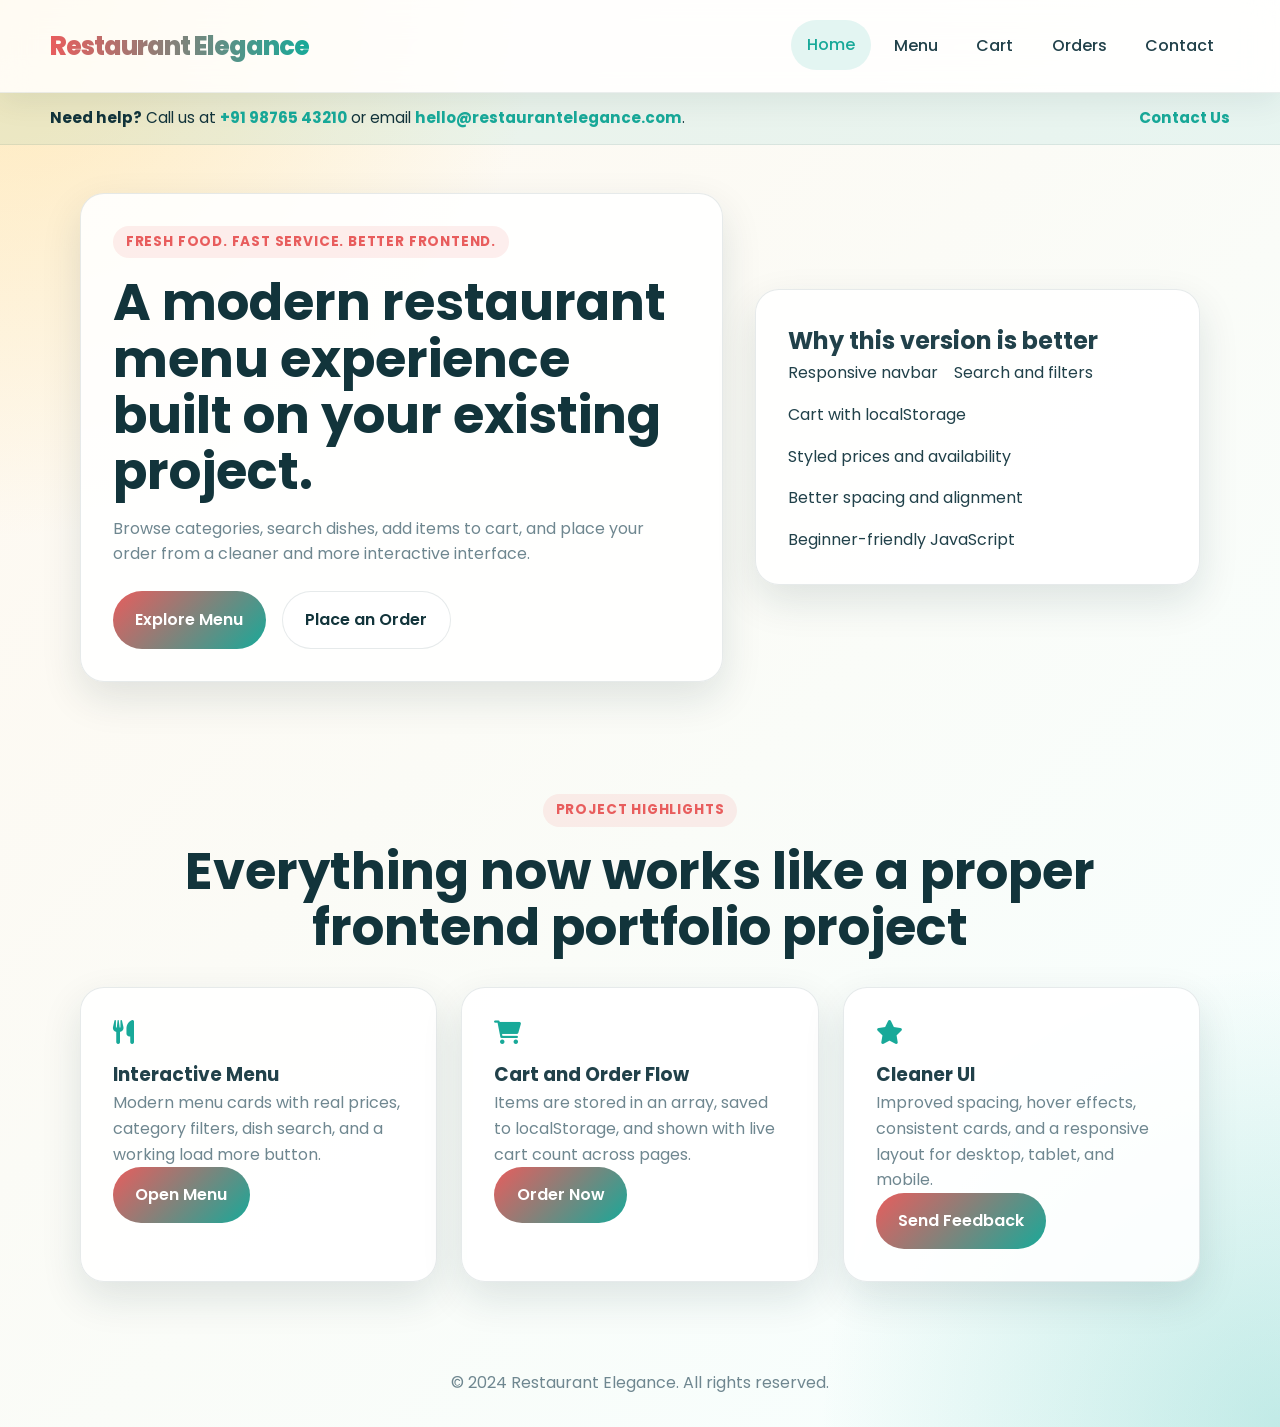
==== FRONTEND/html/index.html @ 5203246b "new formate" ====
<!DOCTYPE html>
<html lang="en">
<head>
    <meta charset="UTF-8">
    <meta name="viewport" content="width=device-width, initial-scale=1.0">
    <title>Restaurant Elegance - Home</title>
    <link rel="stylesheet" href="../css/style.css">
    <link rel="stylesheet" href="https://cdnjs.cloudflare.com/ajax/libs/font-awesome/6.0.0/css/all.min.css">
</head>
<body>
    <header class="site-header">
        <nav class="navbar">
            <div class="nav-container">
                <a href="index.html" class="logo-link">
                    <span class="logo">Restaurant Elegance</span>
                </a>
                <button class="hamburger" aria-label="Toggle navigation">
                    <span></span>
                    <span></span>
                    <span></span>
                </button>
                <div class="nav-panel">
                    <ul class="nav-links">
                        <li><a href="index.html" class="active">Home</a></li>
                        <li><a href="menu.html">Menu</a></li>
                        <li><a href="cart.html">Cart</a></li>
                        <li><a href="orders.html">Orders</a></li>
                        <li><a href="feedback.html">Contact</a></li>
                    </ul>
                    
                </div>
            </div>
        </nav>
    </header>

    <div class="contact-bar">
        <div class="container contact-bar-content">
            <span><strong>Need help?</strong> Call us at <a href="tel:+919876543210">+91 98765 43210</a> or email <a href="mailto:hello@restaurantelegance.com">hello@restaurantelegance.com</a>.</span>
            <a href="feedback.html" class="contact-bar-link">Contact Us</a>
        </div>
    </div>

    <main>
        <section id="home" class="hero">
            <div class="container hero-layout">
                <div class="hero-copy">
                    <p class="eyebrow">Fresh food. Fast service. Better frontend.</p>
                    <h1 class="hero-heading">A modern restaurant menu experience built on your existing project.</h1>
                    <p class="hero-tagline">
                        Browse categories, search dishes, add items to cart, and place your order from a cleaner and more interactive interface.
                    </p>
                    <div class="hero-buttons">
                        <a href="menu.html" class="hero-btn primary-btn">Explore Menu</a>
                        <a href="cart.html" class="hero-btn secondary-btn">Place an Order</a>
                    </div>
                </div>

                <div class="hero-card">
                    <h2>Why this version is better</h2>
                    <div class="hero-points">
                        <div class="info-pill">Responsive navbar</div>
                        <div class="info-pill">Search and filters</div>
                        <div class="info-pill">Cart with localStorage</div>
                        <div class="info-pill">Styled prices and availability</div>
                        <div class="info-pill">Better spacing and alignment</div>
                        <div class="info-pill">Beginner-friendly JavaScript</div>
                    </div>
                </div>
            </div>
        </section>

        <section class="features">
            <div class="container">
                <div class="section-heading">
                    <p class="eyebrow">Project Highlights</p>
                    <h2>Everything now works like a proper frontend portfolio project</h2>
                </div>

                <div class="feature-grid">
                    <article class="feature-card">
                        <i class="fas fa-utensils feature-icon"></i>
                        <h3>Interactive Menu</h3>
                        <p>Modern menu cards with real prices, category filters, dish search, and a working load more button.</p>
                        <a href="menu.html" class="feature-link">Open Menu</a>
                    </article>

                    <article class="feature-card">
                        <i class="fas fa-shopping-cart feature-icon"></i>
                        <h3>Cart and Order Flow</h3>
                        <p>Items are stored in an array, saved to localStorage, and shown with live cart count across pages.</p>
                        <a href="cart.html" class="feature-link">Order Now</a>
                    </article>

                    <article class="feature-card">
                        <i class="fas fa-star feature-icon"></i>
                        <h3>Cleaner UI</h3>
                        <p>Improved spacing, hover effects, consistent cards, and a responsive layout for desktop, tablet, and mobile.</p>
                        <a href="feedback.html" class="feature-link">Send Feedback</a>
                    </article>
                </div>
            </div>
        </section>
    </main>

    <footer>
        <div class="container">
            <p>&copy; 2024 Restaurant Elegance. All rights reserved.</p>
        </div>
    </footer>

    <div id="toast" class="toast" role="status" aria-live="polite"></div>

    <script src="../js/script.js"></script>
</body>
</html>
---- FRONTEND/css/style.css ----
@import url('https://fonts.googleapis.com/css2?family=Poppins:wght@300;400;500;600;700;800&display=swap');

/* Shared design variables keep the project easy to update */
:root {
    --primary-color: #e85d5d;
    --secondary-color: #18a999;
    --accent-color: #ffd166;
    --dark-color: #12343b;
    --light-color: #f8fbfb;
    --text-color: #21414a;
    --muted-color: #6f8790;
    --card-bg: rgba(255, 255, 255, 0.88);
    --border-color: rgba(18, 52, 59, 0.1);
    --shadow-soft: 0 16px 40px rgba(18, 52, 59, 0.12);
    --shadow-hover: 0 22px 48px rgba(18, 52, 59, 0.18);
    --radius-lg: 24px;
    --radius-md: 16px;
}

* {
    box-sizing: border-box;
    margin: 0;
    padding: 0;
}

html {
    scroll-behavior: smooth;
}

body {
    font-family: 'Poppins', sans-serif;
    color: var(--text-color);
    background:
        radial-gradient(circle at top left, rgba(255, 209, 102, 0.4), transparent 28%),
        radial-gradient(circle at bottom right, rgba(24, 169, 153, 0.24), transparent 24%),
        linear-gradient(135deg, #fff8ef 0%, #f6ffff 100%);
    min-height: 100vh;
    line-height: 1.6;
    padding-top: 92px;
}

img {
    max-width: 100%;
    display: block;
}

a {
    color: inherit;
    text-decoration: none;
}

button,
input,
textarea {
    font: inherit;
}

.container {
    width: min(1120px, calc(100% - 2rem));
    margin: 0 auto;
}

.site-header {
    position: fixed;
    inset: 0 0 auto 0;
    z-index: 1000;
}

.navbar {
    background: rgba(255, 255, 255, 0.82);
    backdrop-filter: blur(16px);
    border-bottom: 1px solid rgba(18, 52, 59, 0.08);
    box-shadow: 0 8px 30px rgba(18, 52, 59, 0.08);
}

.nav-container {
    width: min(1180px, calc(100% - 2rem));
    margin: 0 auto;
    min-height: 92px;
    display: flex;
    align-items: center;
    justify-content: space-between;
    gap: 1rem;
}

.logo {
    font-size: 1.6rem;
    font-weight: 800;
    letter-spacing: -0.04em;
    background: linear-gradient(90deg, var(--primary-color), var(--secondary-color));
    -webkit-background-clip: text;
    -webkit-text-fill-color: transparent;
    background-clip: text;
}

.nav-panel {
    display: flex;
    align-items: center;
    gap: 1rem;
}

.contact-bar {
    background: rgba(24, 169, 153, 0.08);
    border-bottom: 1px solid rgba(18, 52, 59, 0.08);
}

.contact-bar-content {
    width: min(1180px, calc(100% - 2rem));
    margin: 0 auto;
    display: flex;
    flex-wrap: wrap;
    align-items: center;
    justify-content: space-between;
    gap: 1rem;
    padding: 0.85rem 0;
    color: var(--dark-color);
    font-size: 0.95rem;
}

.contact-bar-content a {
    color: var(--secondary-color);
    font-weight: 700;
}

.nav-links {
    list-style: none;
    display: flex;
    align-items: center;
    gap: 0.4rem;
}

.nav-links a {
    display: inline-flex;
    align-items: center;
    justify-content: center;
    padding: 0.75rem 1rem;
    border-radius: 999px;
    color: var(--text-color);
    font-weight: 500;
    transition: background-color 0.25s ease, color 0.25s ease, transform 0.25s ease;
}

.nav-links a:hover,
.nav-links a.active {
    background: rgba(24, 169, 153, 0.12);
    color: var(--secondary-color);
    transform: translateY(-1px);
}

.cart-btn {
    border: none;
    background: linear-gradient(135deg, var(--primary-color), var(--secondary-color));
    color: #fff;
    padding: 0.8rem 1rem;
    border-radius: 999px;
    cursor: pointer;
    font-weight: 600;
    transition: transform 0.25s ease, box-shadow 0.25s ease;
    box-shadow: 0 10px 24px rgba(24, 169, 153, 0.18);
}

.cart-btn:hover {
    transform: translateY(-2px);
    box-shadow: 0 16px 26px rgba(24, 169, 153, 0.26);
}

.cart-count {
    display: inline-flex;
    align-items: center;
    justify-content: center;
    min-width: 28px;
    min-height: 28px;
    margin-left: 0.5rem;
    padding: 0 0.45rem;
    border-radius: 999px;
    background: rgba(255, 255, 255, 0.22);
}

.hamburger {
    display: none;
    border: none;
    background: transparent;
    cursor: pointer;
    padding: 0.4rem;
}

.hamburger span {
    display: block;
    width: 26px;
    height: 3px;
    margin: 5px 0;
    border-radius: 999px;
    background: var(--dark-color);
    transition: transform 0.25s ease, opacity 0.25s ease;
}

.hamburger.active span:nth-child(1) {
    transform: translateY(8px) rotate(45deg);
}

.hamburger.active span:nth-child(2) {
    opacity: 0;
}

.hamburger.active span:nth-child(3) {
    transform: translateY(-8px) rotate(-45deg);
}

main section {
    padding: 3rem 0 4rem;
}

.hero-layout {
    display: grid;
    grid-template-columns: 1.3fr 0.9fr;
    gap: 2rem;
    align-items: center;
}

.hero-copy,
.hero-card,
.card-panel,
.feature-card,
.dish-card,
.order-summary {
    background: var(--card-bg);
    border: 1px solid var(--border-color);
    border-radius: var(--radius-lg);
    box-shadow: var(--shadow-soft);
}

.hero-copy,
.hero-card,
.feature-card,
.card-panel {
    padding: 2rem;
}

.eyebrow {
    display: inline-block;
    margin-bottom: 1rem;
    padding: 0.35rem 0.8rem;
    border-radius: 999px;
    background: rgba(232, 93, 93, 0.1);
    color: var(--primary-color);
    font-size: 0.85rem;
    font-weight: 700;
    letter-spacing: 0.06em;
    text-transform: uppercase;
}

.hero-heading,
.section-heading h1,
.section-heading h2 {
    color: var(--dark-color);
    font-size: clamp(2rem, 4vw, 3.6rem);
    line-height: 1.1;
    margin-bottom: 1rem;
}

.hero-tagline,
.feature-card p,
.dish-info p,
.card-panel p {
    color: var(--muted-color);
}

.hero-buttons,
.hero-points {
    display: flex;
    flex-wrap: wrap;
    gap: 1rem;
}

.hero-buttons {
    margin-top: 1.5rem;
}

.hero-btn,
.feature-link,
.submit-btn,
.load-more-btn,
.add-to-cart-btn,
.category-btn,
.search-container button {
    border: none;
    cursor: pointer;
    transition: transform 0.25s ease, box-shadow 0.25s ease, background-color 0.25s ease;
}

.hero-btn,
.feature-link,
.submit-btn,
.load-more-btn {
    display: inline-flex;
    align-items: center;
    justify-content: center;
    padding: 0.95rem 1.4rem;
    border-radius: 999px;
    font-weight: 600;
}

.primary-btn,
.feature-link,
.submit-btn,
.load-more-btn,
.search-container button,
.add-to-cart-btn {
    background: linear-gradient(135deg, var(--primary-color), var(--secondary-color));
    color: #fff;
}

.secondary-btn {
    background: #fff;
    color: var(--dark-color);
    border: 1px solid var(--border-color);
}

.hero-btn:hover,
.feature-link:hover,
.submit-btn:hover,
.load-more-btn:hover,
.add-to-cart-btn:hover,
.search-container button:hover,
.category-btn:hover {
    transform: translateY(-2px);
    box-shadow: 0 14px 28px rgba(24, 169, 153, 0.2);
}

.form-note {
    font-size: 0.9rem;
    color: var(--dark-color);
    margin-bottom: 1rem;
    font-style: italic;
}

.payment-buttons {
    display: flex;
    gap: 1rem;
    margin-top: 1.5rem;
    justify-content: center;
}

.payment-btn {
    flex: 1;
    padding: 1rem 1.5rem;
    border: none;
    border-radius: 8px;
    font-weight: 600;
    cursor: pointer;
    transition: all 0.25s ease;
}

.cash-btn {
    background: #28a745;
    color: #fff;
}

.online-btn {
    background: #007bff;
    color: #fff;
}

.payment-btn:hover {
    transform: translateY(-2px);
    box-shadow: 0 8px 16px rgba(0, 0, 0, 0.2);
}

.payment-section {
    margin-top: 2rem;
    text-align: center;
}

.section-heading {
    text-align: center;
    margin-bottom: 2rem;
}

.feature-grid {
    display: grid;
    grid-template-columns: repeat(3, minmax(0, 1fr));
    gap: 1.5rem;
}

.feature-card:hover,
.card-panel:hover {
    transform: translateY(-6px);
    box-shadow: var(--shadow-hover);
}

.feature-icon {
    font-size: 1.5rem;
    color: var(--secondary-color);
    margin-bottom: 1rem;
}

.menu-toolbar {
    display: grid;
    gap: 1.5rem;
    margin-bottom: 2rem;
}

.contact-layout {
    display: grid;
    grid-template-columns: minmax(0, 1.1fr) minmax(0, 0.9fr);
    gap: 2rem;
}

.contact-card {
    background: var(--card-bg);
    border: 1px solid var(--border-color);
    border-radius: var(--radius-lg);
    box-shadow: var(--shadow-soft);
    padding: 2rem;
}

.contact-card h2 {
    margin-bottom: 1.2rem;
    color: var(--dark-color);
}

.contact-text {
    margin-bottom: 1.8rem;
    color: var(--muted-color);
}

.contact-item {
    margin-bottom: 1.5rem;
}

.contact-item h3 {
    margin-bottom: 0.45rem;
    font-size: 1rem;
    color: var(--secondary-color);
}

.rating-group {
    display: grid;
    gap: 0.75rem;
    margin-top: 0.75rem;
}

.rating-label {
    font-weight: 600;
    display: block;
    margin-bottom: 0.5rem;
}

.rating-option {
    display: inline-flex;
    align-items: center;
    gap: 0.5rem;
    cursor: pointer;
}

.form-group textarea {
    min-height: 140px;
    resize: vertical;
}

@media (max-width: 900px) {
    .contact-layout {
        grid-template-columns: 1fr;
    }
}

.search-container {
    display: flex;
    gap: 0.75rem;
    flex-wrap: wrap;
    justify-content: center;
}

.search-container input {
    flex: 1 1 320px;
    min-width: 240px;
    background: rgba(255, 255, 255, 0.9);
    border: 1px solid rgba(18, 52, 59, 0.14);
    border-radius: 999px;
    padding: 0.95rem 1.1rem;
    color: var(--text-color);
}

.search-container input:focus,
.form-group input:focus,
.form-group textarea:focus {
    outline: none;
    border-color: var(--secondary-color);
    box-shadow: 0 0 0 4px rgba(24, 169, 153, 0.14);
}

.menu-categories {
    display: flex;
    flex-wrap: wrap;
    gap: 0.75rem;
    justify-content: center;
}

.category-btn {
    padding: 0.8rem 1.1rem;
    border-radius: 999px;
    background: rgba(255, 255, 255, 0.9);
    border: 1px solid rgba(18, 52, 59, 0.1);
    color: var(--text-color);
    font-weight: 600;
}

.category-btn.active {
    background: linear-gradient(135deg, var(--primary-color), var(--secondary-color));
    color: #fff;
}

.menu-grid {
    display: grid;
    grid-template-columns: repeat(auto-fit, minmax(240px, 1fr));
    gap: 1.5rem;
}

#menuGrid {
    display: grid;
    grid-template-columns: repeat(auto-fit, minmax(240px, 1fr));
    gap: 1.5rem;
}

.dish-card {
    overflow: hidden;
    display: flex;
    flex-direction: column;
    min-height: 450px;
    height: 100%;
    cursor: pointer;
    transition: transform 0.25s ease, box-shadow 0.25s ease;
}

.dish-card:hover {
    transform: translateY(-8px);
    box-shadow: var(--shadow-hover);
}

.dish-card.hidden-item,
.dish-card.is-hidden,
.load-more-btn.is-hidden {
    display: none;
}
.dish-card img {

    height: 240px;
    object-fit: cover;
    flex-shrink: 0;
}

.dish-info {
    padding: 1.2rem;
    display: flex;
    flex-direction: column;
    justify-content: space-between;
    flex: 1;
    min-height: 200px;
}

.dish-meta {
    display: flex;
    justify-content: space-between;
    gap: 0.75rem;
    align-items: center;
    margin-bottom: 0.8rem;
}

.dish-category {
    font-size: 0.78rem;
    font-weight: 700;
    letter-spacing: 0.05em;
    text-transform: uppercase;
    color: var(--secondary-color);
}

.status-badge {
    padding: 0.3rem 0.7rem;
    border-radius: 999px;
    font-size: 0.78rem;
    font-weight: 700;
}

.available {
    color: #12753d;
    background: rgba(18, 117, 61, 0.12);
}

.unavailable {
    color: #b42318;
    background: rgba(180, 35, 24, 0.12);
}

.dish-info h3 {
    color: var(--dark-color);
    font-size: 1.2rem;
    margin-bottom: 0.45rem;
}

.dish-footer {
    margin-top: 1rem;
    display: flex;
    justify-content: space-between;
    align-items: center;
    gap: 0.75rem;
}

.price {
    font-size: 1.2rem;
    font-weight: 700;
    color: var(--primary-color);
}

.add-to-cart-btn {
    padding: 0.75rem 1rem;
    border-radius: 12px;
    min-width: 124px;
}

.add-to-cart-btn.disabled,
.add-to-cart-btn:disabled {
    background: #c7d2d8;
    color: #46616a;
    cursor: not-allowed;
    box-shadow: none;
    transform: none;
}

.menu-actions {
    margin-top: 2rem;
    text-align: center;
}

.order-grid {
    display: grid;
    grid-template-columns: 0.9fr 1.1fr;
    gap: 1.5rem;
}

.cart-preview {
    display: grid;
    gap: 0.8rem;
}

.cart-preview-item {
    display: grid;
    gap: 0.85rem;
    padding: 0.95rem 0;
    border-bottom: 1px solid rgba(18, 52, 59, 0.08);
}

.cart-item-name {
    font-weight: 700;
    color: var(--dark-color);
}

.cart-item-details {
    display: flex;
    flex-wrap: wrap;
    justify-content: space-between;
    gap: 0.75rem;
    align-items: center;
}

.cart-qty-controls {
    display: inline-flex;
    align-items: center;
    gap: 0.35rem;
    padding: 0.25rem 0.5rem;
    border-radius: 12px;
    background: rgba(24, 169, 153, 0.08);
    border: 1px solid rgba(18, 52, 59, 0.08);
}

.qty-control {
    width: 34px;
    height: 34px;
    border: none;
    border-radius: 10px;
    background: var(--secondary-color);
    color: #fff;
    font-size: 1.1rem;
    cursor: pointer;
    transition: background-color 0.2s ease;
}

.qty-control:hover {
    background: var(--primary-color);
}

.item-qty {
    min-width: 30px;
    text-align: center;
    font-weight: 700;
}

.cart-item-price {
    min-width: 90px;
    font-weight: 700;
    color: var(--primary-color);
}

.remove-item {
    border: none;
    background: transparent;
    color: #b42318;
    font-weight: 700;
    cursor: pointer;
    text-decoration: underline;
    padding: 0.2rem 0.35rem;
}

.summary-total {
    margin-top: 1.2rem;
    font-size: 1.2rem;
    font-weight: 700;
    color: var(--dark-color);
}

.cart-count-text {
    margin: 0.75rem 0 1rem;
    color: var(--muted-color);
    font-weight: 600;
}

.form-row {
    display: grid;
    grid-template-columns: repeat(2, minmax(0, 1fr));
    gap: 1rem;
}

.form-group {
    margin-bottom: 1rem;
}

.form-group label {
    display: block;
    margin-bottom: 0.45rem;
    font-weight: 600;
    color: var(--dark-color);
}

.form-group input,
.form-group textarea {
    width: 100%;
    border: 1px solid rgba(18, 52, 59, 0.14);
    border-radius: 14px;
    background: rgba(255, 255, 255, 0.92);
    padding: 0.95rem 1rem;
    color: var(--text-color);
}

.form-group textarea {
    min-height: 120px;
    resize: vertical;
}

.field-error {
    min-height: 1.2rem;
    display: block;
    margin-top: 0.35rem;
    color: #b42318;
    font-size: 0.85rem;
}

.input-error {
    border-color: #b42318 !important;
    box-shadow: 0 0 0 4px rgba(180, 35, 24, 0.12) !important;
}

.feedback-panel {
    max-width: 760px;
    margin: 0 auto;
}

.rating {
    display: flex;
    flex-direction: row-reverse;
    justify-content: flex-end;
    gap: 0.3rem;
}

.rating input {
    display: none;
}

.rating label {
    font-size: 2rem;
    color: #c9d4d8;
    cursor: pointer;
    transition: transform 0.2s ease, color 0.2s ease;
}

.rating label:hover,
.rating label:hover ~ label,
.rating input:checked ~ label {
    color: var(--accent-color);
    transform: scale(1.05);
}

footer {
    padding: 1.5rem 0 2rem;
    text-align: center;
    color: var(--muted-color);
}

.toast {
    position: fixed;
    right: 1rem;
    bottom: 1rem;
    z-index: 1200;
    min-width: 240px;
    max-width: 320px;
    padding: 0.95rem 1rem;
    border-radius: 14px;
    background: var(--dark-color);
    color: #fff;
    box-shadow: 0 18px 40px rgba(18, 52, 59, 0.28);
    opacity: 0;
    transform: translateY(16px);
    pointer-events: none;
    transition: opacity 0.25s ease, transform 0.25s ease;
}

.toast.show {
    opacity: 1;
    transform: translateY(0);
}

.empty-state {
    text-align: center;
    padding: 1.5rem;
    border-radius: var(--radius-md);
    background: rgba(255, 255, 255, 0.8);
    color: var(--muted-color);
}

/* Dish Detail Page Styles */
.dish-detail-section {
    padding: 2rem 0 4rem;
}

.back-link {
    display: inline-block;
    margin-bottom: 2rem;
    color: var(--secondary-color);
    font-weight: 600;
    transition: transform 0.2s ease;
}

.back-link:hover {
    transform: translateX(-4px);
}

.dish-detail-container {
    display: grid;
    grid-template-columns: 1fr 1fr;
    gap: 3rem;
    align-items: start;
}

.dish-detail-image {
    background: var(--card-bg);
    border: 1px solid var(--border-color);
    border-radius: var(--radius-lg);
    overflow: hidden;
    box-shadow: var(--shadow-soft);
}

.dish-detail-image img {
    width: 100%;
    height: auto;
    object-fit: cover;
    display: block;
}

.dish-detail-info {
    display: flex;
    flex-direction: column;
}

.dish-detail-meta {
    display: flex;
    gap: 0.75rem;
    align-items: center;
    margin-bottom: 1rem;
}

#dishName {
    font-size: 2.5rem;
    color: var(--dark-color);
    margin-bottom: 1rem;
    line-height: 1.2;
}

.dish-detail-description {
    font-size: 1rem;
    color: var(--muted-color);
    margin-bottom: 2rem;
    line-height: 1.8;
}

.dish-detail-specifications {
    display: flex;
    flex-direction: column;
    gap: 1rem;
    margin-bottom: 2rem;
    padding: 1.5rem;
    background: rgba(24, 169, 153, 0.05);
    border-radius: var(--radius-md);
    border: 1px solid var(--border-color);
}

.spec-item {
    display: flex;
    justify-content: space-between;
    align-items: center;
}

.spec-label {
    font-weight: 600;
    color: var(--dark-color);
}

.spec-value {
    color: var(--text-color);
    font-weight: 500;
}

.quantity-selector {
    margin-bottom: 2rem;
}

.quantity-selector label {
    display: block;
    margin-bottom: 0.75rem;
    font-weight: 600;
    color: var(--dark-color);
}

.quantity-control {
    display: flex;
    align-items: center;
    gap: 0.5rem;
    max-width: 150px;
}

.qty-btn {
    width: 40px;
    height: 40px;
    border: 1px solid var(--border-color);
    background: white;
    border-radius: 8px;
    cursor: pointer;
    font-weight: 600;
    color: var(--dark-color);
    transition: all 0.2s ease;
}

.qty-btn:hover {
    background: var(--secondary-color);
    color: white;
    border-color: var(--secondary-color);
}

#quantity {
    width: 60px;
    text-align: center;
    border: 1px solid var(--border-color);
    padding: 0.75rem;
    border-radius: 8px;
    font-size: 1rem;
    font-weight: 600;
}

#quantity:focus {
    outline: none;
    border-color: var(--secondary-color);
    box-shadow: 0 0 0 3px rgba(24, 169, 153, 0.1);
}

.detail-actions {
    display: flex;
    gap: 1rem;
    align-items: center;
}

.detail-actions .add-to-cart-btn {
    flex: 1;
    min-width: 200px;
    padding: 1rem 1.5rem;
    font-size: 1rem;
}

.btn-secondary {
    display: inline-flex;
    align-items: center;
    justify-content: center;
    padding: 1rem 1.5rem;
    border-radius: 12px;
    background: white;
    border: 2px solid var(--border-color);
    color: var(--text-color);
    font-weight: 600;
    transition: all 0.2s ease;
    text-decoration: none;
}

.btn-secondary:hover {
    border-color: var(--secondary-color);
    color: var(--secondary-color);
}

.success-message {
    margin-top: 1rem;
    padding: 1rem;
    background: rgba(18, 117, 61, 0.1);
    color: #12753d;
    border-radius: 8px;
    text-align: center;
    font-weight: 600;
}

@media (max-width: 1024px) {
    .hero-layout,
    .order-grid,
    .dish-detail-container {
        grid-template-columns: 1fr;
    }

    .feature-grid {
        grid-template-columns: repeat(2, minmax(0, 1fr));
    }

    #dishName {
        font-size: 2rem;
    }

    .detail-actions {
        flex-direction: column;
    }

    .detail-actions .add-to-cart-btn {
        width: 100%;
    }
}

@media (max-width: 768px) {
    body {
        padding-top: 84px;
    }

    .nav-container {
        min-height: 84px;
    }

    .hamburger {
        display: inline-block;
    }

    .nav-panel {
        position: absolute;
        top: calc(100% + 0.5rem);
        left: 1rem;
        right: 1rem;
        display: none;
        flex-direction: column;
        align-items: stretch;
        padding: 1rem;
        background: rgba(255, 255, 255, 0.96);
        border: 1px solid rgba(18, 52, 59, 0.08);
        border-radius: 20px;
        box-shadow: var(--shadow-soft);
    }

    .nav-panel.active {
        display: flex;
    }

    .nav-links {
        flex-direction: column;
        align-items: stretch;
    }

    .nav-links a,
    .cart-btn {
        width: 100%;
    }

    .feature-grid,
    .form-row {
        grid-template-columns: 1fr;
    }

    .dish-footer {
        flex-direction: column;
        align-items: stretch;
    }

    .add-to-cart-btn {
        width: 100%;
    }
}

@media (max-width: 480px) {
    .container,
    .nav-container {
        width: min(100% - 1rem, 1120px);
    }

    .hero-heading,
    .section-heading h1,
    .section-heading h2 {
        font-size: 1.9rem;
    }

    .search-container {
        flex-direction: column;
    }

    .search-container input,
    .search-container button {
        width: 100%;
    }

    .toast {
        left: 0.75rem;
        right: 0.75rem;
        min-width: auto;
        max-width: none;
    }
}

/* Orders Page Styles */
.orders-page {
    padding: 2rem 0 4rem;
}

.orders-page h1 {
    text-align: center;
    margin-bottom: 2rem;
    color: var(--dark-color);
}

.orders-section {
    margin-bottom: 3rem;
}

.orders-section h2 {
    margin-bottom: 1.5rem;
    color: var(--secondary-color);
    font-size: 1.5rem;
}

.orders-list {
    display: grid;
    gap: 1.5rem;
}

.order-card {
    background: var(--card-bg);
    border: 1px solid var(--border-color);
    border-radius: var(--radius-lg);
    box-shadow: var(--shadow-soft);
    padding: 1.5rem;
    transition: box-shadow 0.25s ease;
}

.order-card:hover {
    box-shadow: var(--shadow-hover);
}

.order-header {
    display: flex;
    justify-content: space-between;
    align-items: center;
    margin-bottom: 1rem;
}

.order-id {
    font-weight: 600;
    color: var(--dark-color);
}

.order-status {
    padding: 0.5rem 1rem;
    border-radius: 999px;
    font-size: 0.9rem;
    font-weight: 600;
    text-transform: uppercase;
}

.status-placed { background: rgba(255, 209, 102, 0.2); color: #d4a574; }
.status-preparing { background: rgba(24, 169, 153, 0.2); color: var(--secondary-color); }
.status-out-for-delivery { background: rgba(232, 93, 93, 0.2); color: var(--primary-color); }
.status-on-the-way { background: rgba(255, 102, 102, 0.2); color: #ff6666; }
.status-delivered { background: rgba(102, 204, 102, 0.2); color: #66cc66; }

.order-details {
    margin-bottom: 1rem;
}

.order-date-time {
    color: var(--muted-color);
    margin-bottom: 0.5rem;
}

.order-items {
    list-style: none;
}

.order-items li {
    padding: 0.5rem 0;
    border-bottom: 1px solid var(--border-color);
}

.order-items li:last-child {
    border-bottom: none;
}

.order-total {
    font-weight: 600;
    color: var(--dark-color);
    text-align: right;
    margin-top: 1rem;
}

.status-update {
    margin-top: 1rem;
    display: flex;
    gap: 0.5rem;
    flex-wrap: wrap;
}

.status-btn {
    padding: 0.5rem 1rem;
    border: none;
    border-radius: 999px;
    background: var(--secondary-color);
    color: #fff;
    cursor: pointer;
    font-size: 0.9rem;
    transition: background 0.25s ease;
}

.status-btn:hover {
    background: var(--primary-color);
}
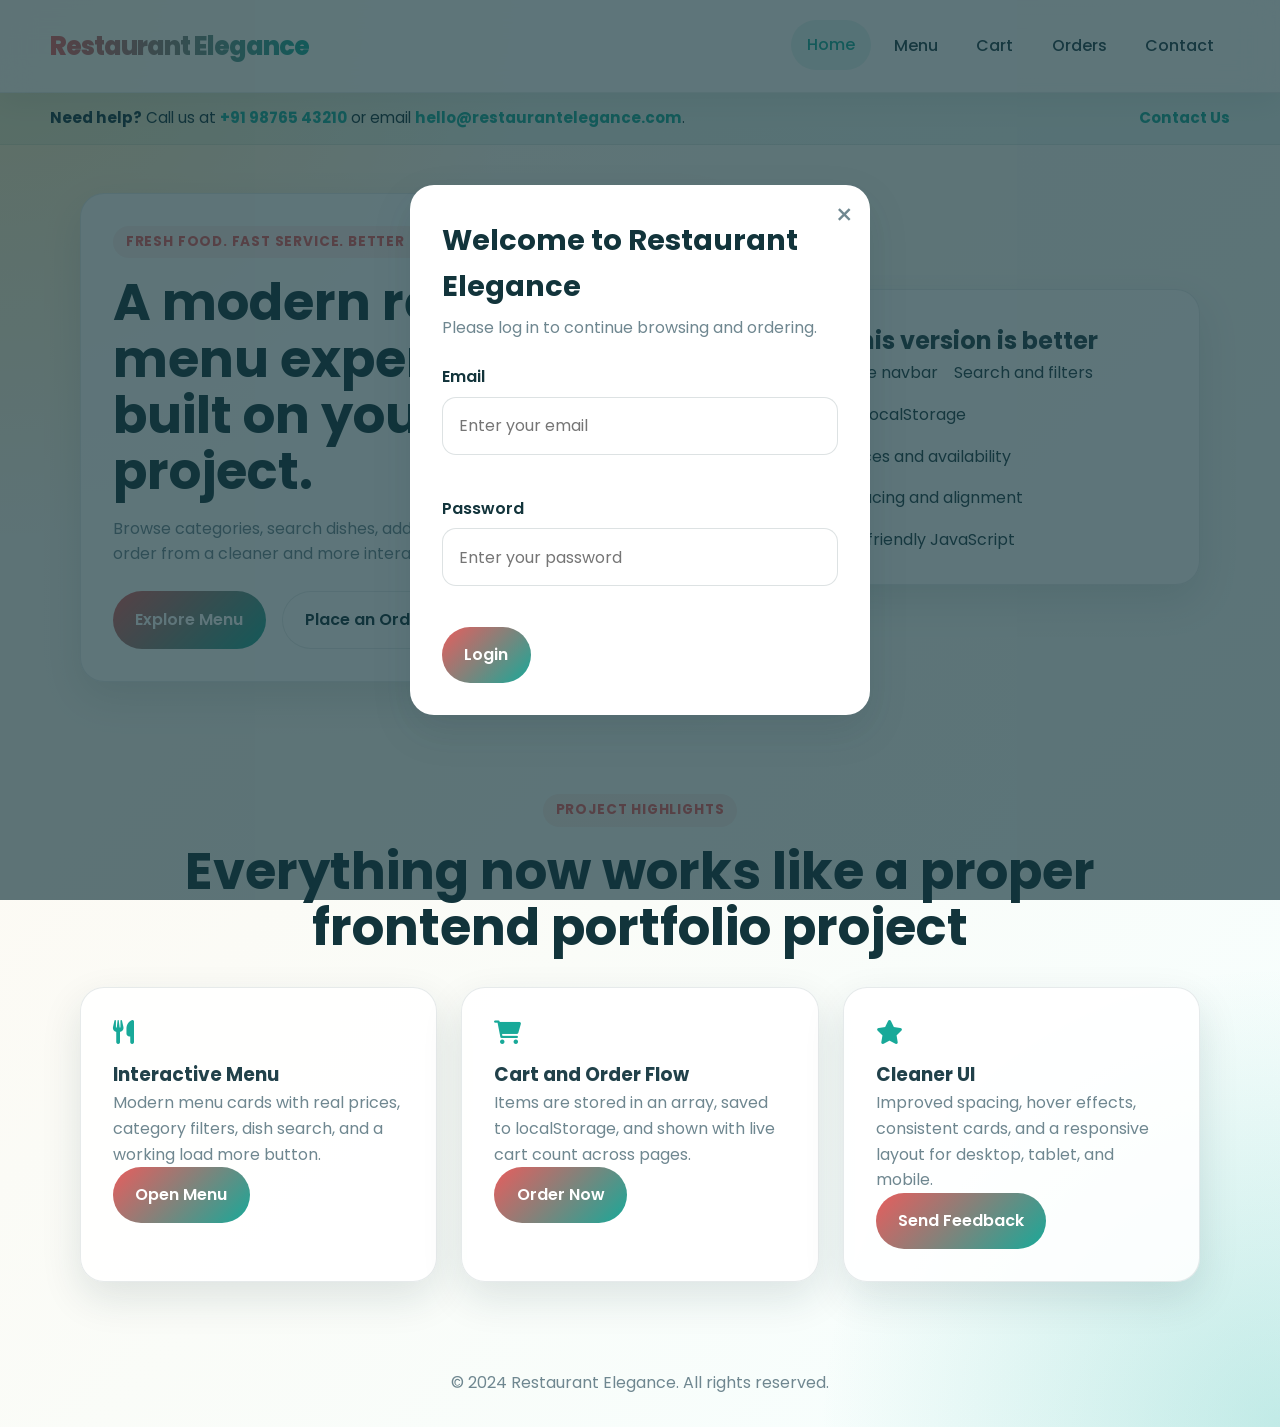
==== commit 758f43b9: "pop up added for user login" ====
--- a/FRONTEND/html/index.html
+++ b/FRONTEND/html/index.html
@@ -108,6 +108,29 @@
         </div>
     </footer>
 
+    <div id="loginModal" class="modal" aria-modal="true" role="dialog" aria-labelledby="loginModalTitle" aria-describedby="loginModalDescription">
+        <div class="modal-content">
+            <button type="button" class="modal-close" aria-label="Close login form">×</button>
+            <div class="modal-header">
+                <h2 id="loginModalTitle">Welcome to Restaurant Elegance</h2>
+                <p id="loginModalDescription">Please log in to continue browsing and ordering.</p>
+            </div>
+            <form id="loginForm" class="modal-form" novalidate>
+                <div class="form-group">
+                    <label for="loginEmail">Email</label>
+                    <input type="email" id="loginEmail" name="email" placeholder="Enter your email" required>
+                    <small class="field-error"></small>
+                </div>
+                <div class="form-group">
+                    <label for="loginPassword">Password</label>
+                    <input type="password" id="loginPassword" name="password" placeholder="Enter your password" required>
+                    <small class="field-error"></small>
+                </div>
+                <button type="submit" class="submit-btn">Login</button>
+            </form>
+        </div>
+    </div>
+
     <div id="toast" class="toast" role="status" aria-live="polite"></div>
 
     <script src="../js/script.js"></script>
--- a/FRONTEND/css/style.css
+++ b/FRONTEND/css/style.css
@@ -835,6 +835,67 @@
     color: var(--muted-color);
 }
 
+.modal {
+    position: fixed;
+    inset: 0;
+    display: none;
+    align-items: center;
+    justify-content: center;
+    background: rgba(18, 52, 59, 0.68);
+    z-index: 1500;
+    padding: 1.5rem;
+}
+
+.modal.active {
+    display: flex;
+}
+
+.modal-content {
+    width: min(460px, 100%);
+    background: #ffffff;
+    border-radius: var(--radius-lg);
+    padding: 2rem;
+    box-shadow: var(--shadow-soft);
+    position: relative;
+    max-height: 100vh;
+    overflow: auto;
+}
+
+.modal-header {
+    margin-bottom: 1.5rem;
+}
+
+.modal-header h2 {
+    font-size: 1.8rem;
+    margin-bottom: 0.35rem;
+    color: var(--dark-color);
+}
+
+.modal-header p {
+    color: var(--muted-color);
+    line-height: 1.6;
+}
+
+.modal-close {
+    position: absolute;
+    top: 1rem;
+    right: 1rem;
+    border: none;
+    background: transparent;
+    color: var(--muted-color);
+    font-size: 1.8rem;
+    cursor: pointer;
+    line-height: 1;
+}
+
+.modal-form .form-group {
+    margin-bottom: 1rem;
+}
+
+body.modal-open {
+    overflow: hidden;
+}
+
 /* Dish Detail Page Styles */
 .dish-detail-section {
     padding: 2rem 0 4rem;
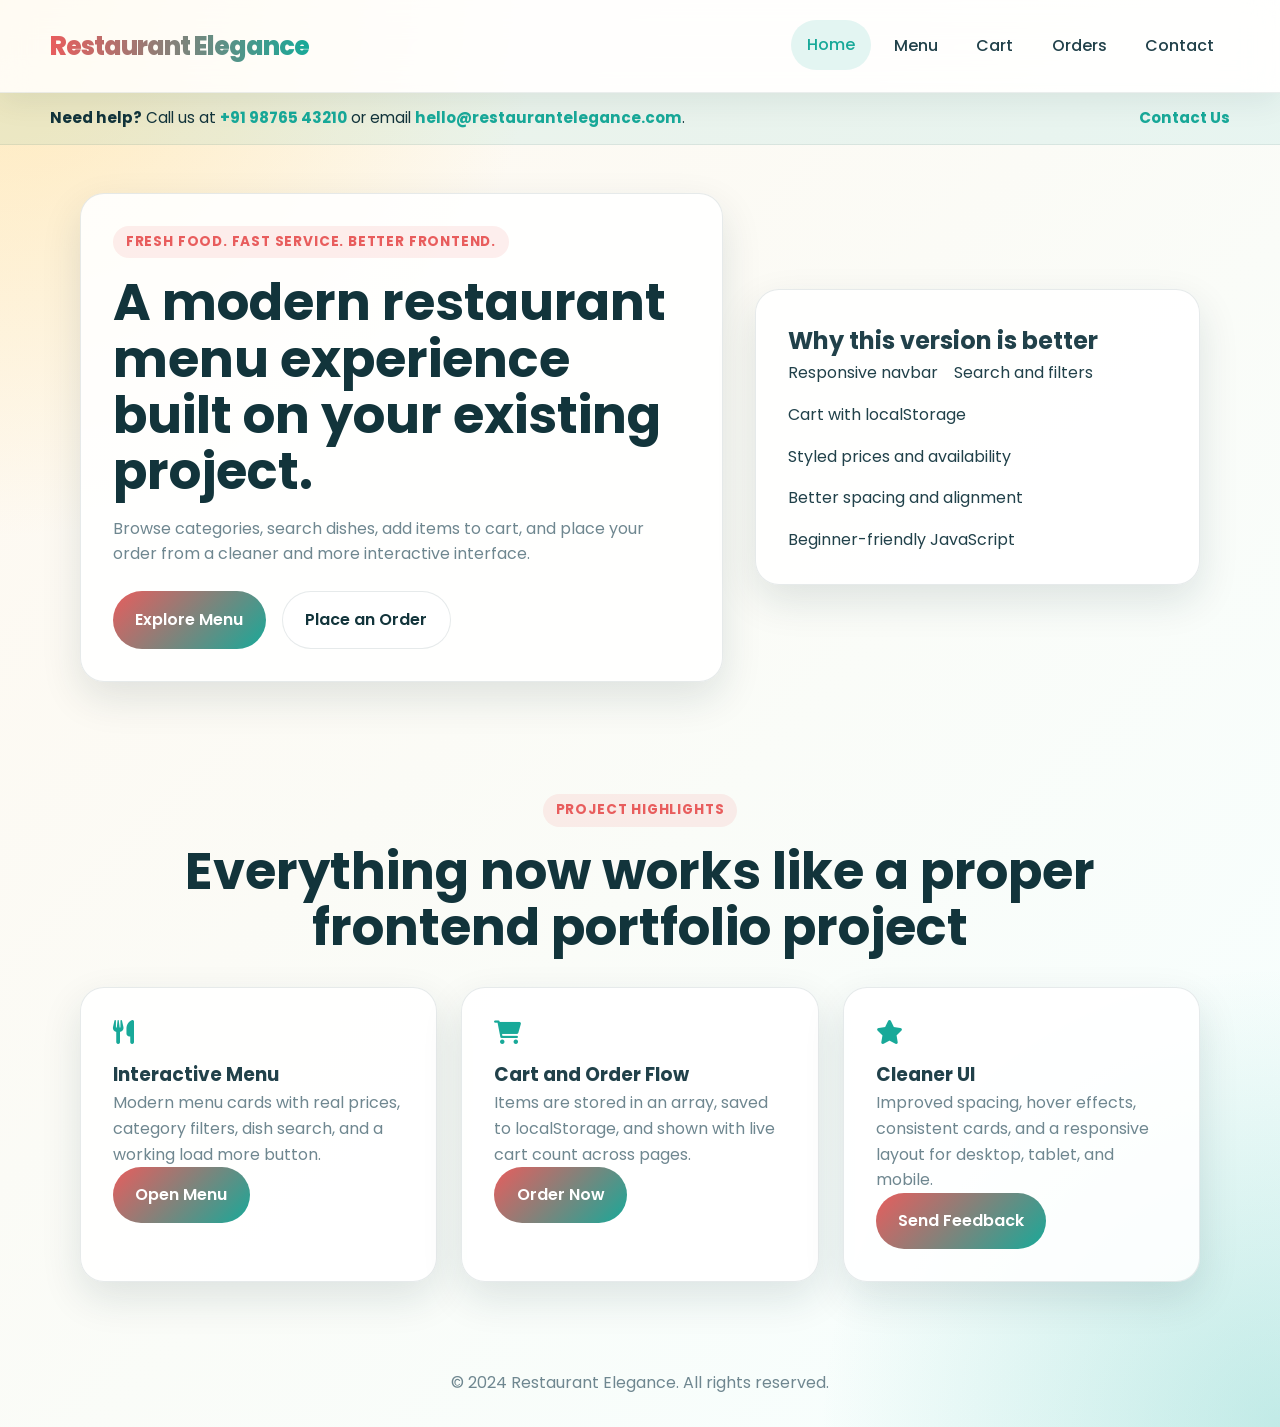
==== commit ab742762: "Fixed bugs and updated UI" ====
--- a/FRONTEND/html/index.html
+++ b/FRONTEND/html/index.html
@@ -108,28 +108,7 @@
         </div>
     </footer>
 
-    <div id="loginModal" class="modal" aria-modal="true" role="dialog" aria-labelledby="loginModalTitle" aria-describedby="loginModalDescription">
-        <div class="modal-content">
-            <button type="button" class="modal-close" aria-label="Close login form">×</button>
-            <div class="modal-header">
-                <h2 id="loginModalTitle">Welcome to Restaurant Elegance</h2>
-                <p id="loginModalDescription">Please log in to continue browsing and ordering.</p>
-            </div>
-            <form id="loginForm" class="modal-form" novalidate>
-                <div class="form-group">
-                    <label for="loginEmail">Email</label>
-                    <input type="email" id="loginEmail" name="email" placeholder="Enter your email" required>
-                    <small class="field-error"></small>
-                </div>
-                <div class="form-group">
-                    <label for="loginPassword">Password</label>
-                    <input type="password" id="loginPassword" name="password" placeholder="Enter your password" required>
-                    <small class="field-error"></small>
-                </div>
-                <button type="submit" class="submit-btn">Login</button>
-            </form>
-        </div>
-    </div>
+    <!-- Login/Register modal removed as requested -->
 
     <div id="toast" class="toast" role="status" aria-live="polite"></div>
 
